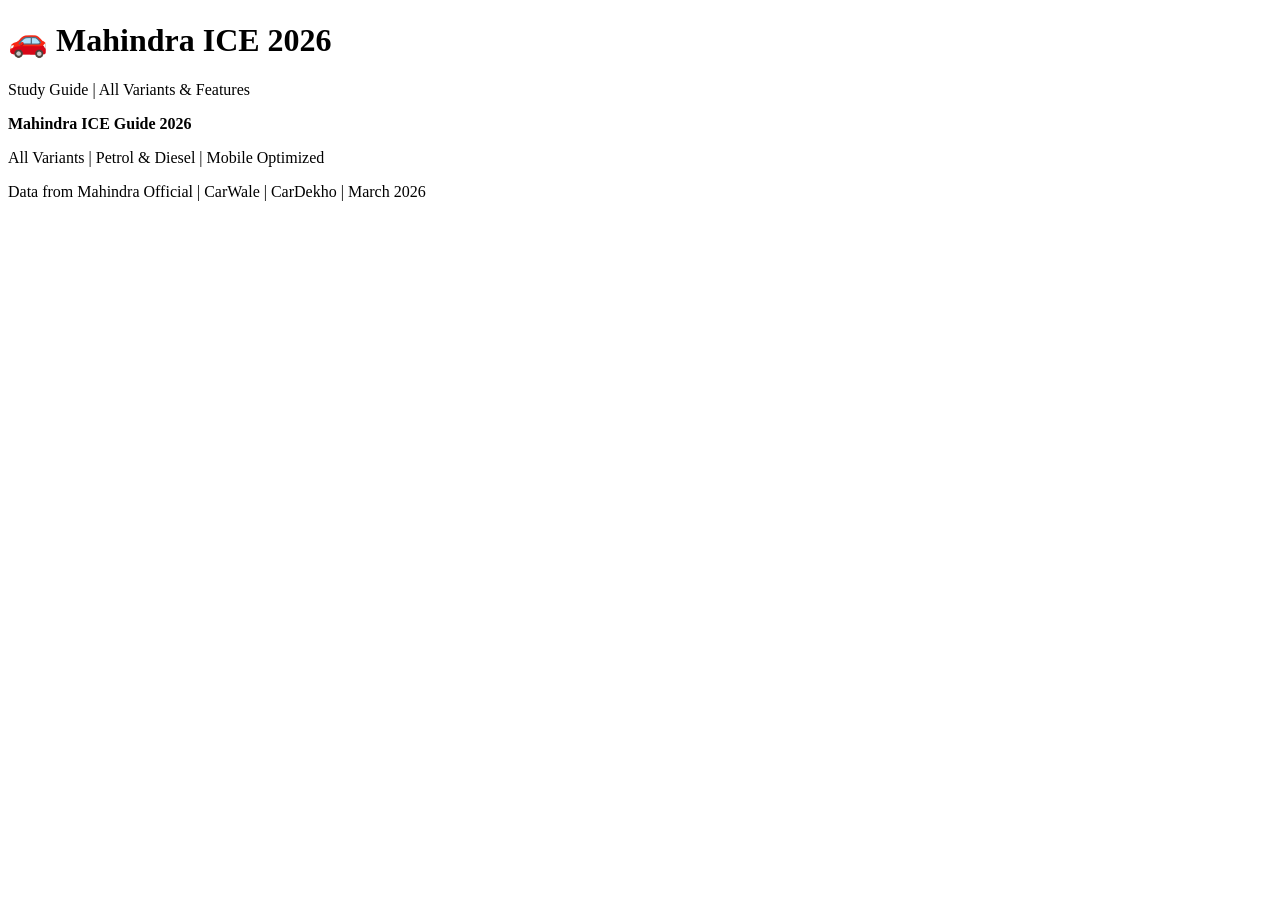
==== index.html @ 775bccf6 "Rename index_Version9.html to index.html" ====
<!DOCTYPE html>
<html lang="en">
<head>
    <meta charset="UTF-8">
    <meta name="viewport" content="width=device-width, initial-scale=1.0">
    <title>Mahindra ICE Guide 2026</title>
    
    <link href="https://fonts.googleapis.com/css2?family=Poppins:wght@600;700;800&family=Roboto:wght@400;500;700&display=swap" rel="stylesheet">
    <link rel="stylesheet" href="https://cdnjs.cloudflare.com/ajax/libs/font-awesome/6.4.0/css/all.min.css">
    <link rel="stylesheet" href="css/style.css">
</head>
<body>
    <!-- ===== HEADER ===== -->
    <header>
        <h1>🚗 Mahindra ICE 2026</h1>
        <p>Study Guide | All Variants & Features</p>
    </header>

    <!-- ===== MODEL TABS ===== -->
    <div class="tab-nav" id="tabNav"></div>

    <!-- ===== MAIN CONTENT ===== -->
    <div class="container" id="mainContainer"></div>

    <!-- ===== FOOTER ===== -->
    <footer>
        <p><strong>Mahindra ICE Guide 2026</strong></p>
        <p>All Variants | Petrol & Diesel | Mobile Optimized</p>
        <p>Data from Mahindra Official | CarWale | CarDekho | March 2026</p>
    </footer>

    <!-- ===== SCRIPTS ===== -->
    <script src="js/car.js"></script>
    <script src="js/app.js"></script>
</body>
</html>
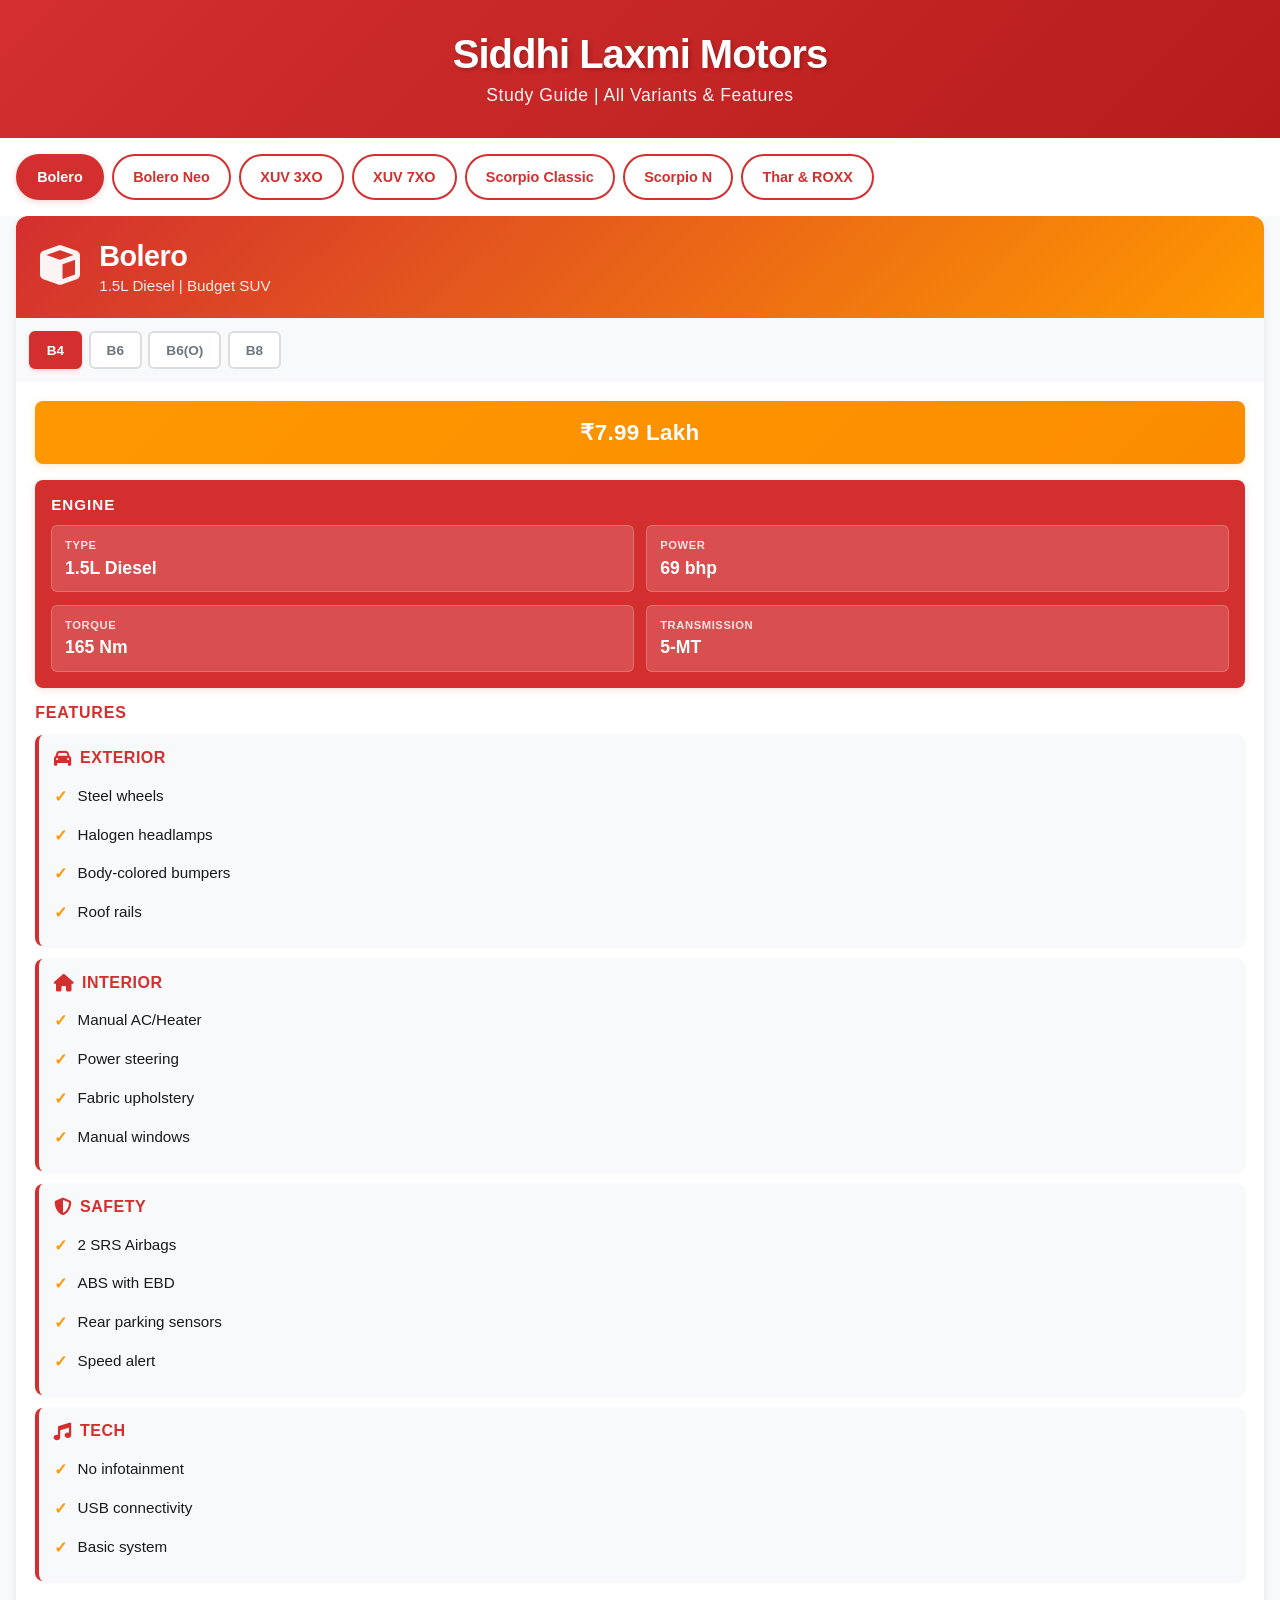
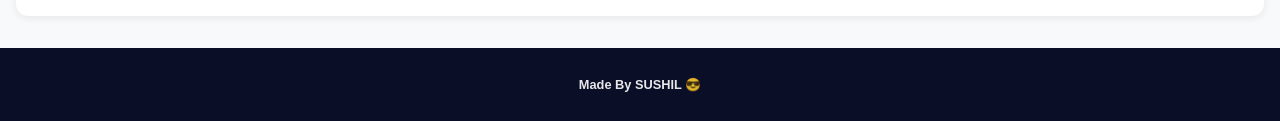
==== commit ae698513: "Update header and footer content in index.html" ====
--- a/index.html
+++ b/index.html
@@ -12,7 +12,7 @@
 <body>
     <!-- ===== HEADER ===== -->
     <header>
-        <h1>🚗 Mahindra ICE 2026</h1>
+        <h1>Siddhi Laxmi Motors</h1>
         <p>Study Guide | All Variants & Features</p>
     </header>
 
@@ -24,9 +24,7 @@
 
     <!-- ===== FOOTER ===== -->
     <footer>
-        <p><strong>Mahindra ICE Guide 2026</strong></p>
-        <p>All Variants | Petrol & Diesel | Mobile Optimized</p>
-        <p>Data from Mahindra Official | CarWale | CarDekho | March 2026</p>
+        <p><strong>Made By SUSHIL 😎</strong></p>
     </footer>
 
     <!-- ===== SCRIPTS ===== -->
--- a/css/style.css
+++ b/css/style.css
@@ -0,0 +1,395 @@
+* {
+    margin: 0;
+    padding: 0;
+    box-sizing: border-box;
+}
+
+:root {
+    --primary: #d32f2f;
+    --secondary: #ff9800;
+    --dark: #0a0e27;
+    --light: #f8f9fa;
+    --card: #ffffff;
+    --text: #1a1a1a;
+    --gray: #6c757d;
+}
+
+body {
+    font-family: 'Roboto', sans-serif;
+    background: var(--light);
+    color: var(--text);
+    overflow-x: hidden;
+}
+
+/* ===== HEADER ===== */
+header {
+    background: linear-gradient(135deg, var(--primary) 0%, #b71c1c 100%);
+    color: white;
+    padding: 2rem 1.2rem;
+    text-align: center;
+    box-shadow: 0 4px 12px rgba(0,0,0,0.15);
+    margin-bottom: 0;
+}
+
+header h1 {
+    font-family: 'Poppins', sans-serif;
+    font-size: 2.5rem;
+    font-weight: 800;
+    margin-bottom: 0.5rem;
+    letter-spacing: -1px;
+    text-shadow: 2px 2px 4px rgba(0,0,0,0.2);
+}
+
+header p {
+    font-size: 1.1rem;
+    opacity: 0.95;
+    font-weight: 500;
+    letter-spacing: 0.5px;
+}
+
+/* ===== TAB NAVIGATION ===== */
+.tab-nav {
+    display: flex;
+    gap: 0.5rem;
+    padding: 1rem;
+    background: white;
+    overflow-x: auto;
+    box-shadow: none;
+    position: sticky;
+    top: 0;
+    z-index: 100;
+    scrollbar-width: none;
+    border-bottom: none;
+}
+
+.tab-nav::-webkit-scrollbar {
+    display: none;
+}
+
+.tab-btn {
+    background: white;
+    border: 2px solid var(--primary);
+    color: var(--primary);
+    padding: 0.8rem 1.2rem;
+    border-radius: 50px;
+    font-weight: 700;
+    font-size: 0.9rem;
+    cursor: pointer;
+    white-space: nowrap;
+    transition: 0.3s;
+    flex-shrink: 0;
+    box-shadow: none;
+}
+
+.tab-btn.active {
+    background: var(--primary);
+    color: white;
+    box-shadow: 0 2px 6px rgba(211, 47, 47, 0.2);
+}
+
+.tab-btn:active {
+    transform: scale(0.95);
+}
+
+/* ===== CONTAINER ===== */
+.container {
+    padding: 0 1rem;
+    max-width: 100%;
+}
+
+/* ===== MODEL CARD ===== */
+.model-card {
+    background: var(--card);
+    border-radius: 12px;
+    margin-bottom: 1.5rem;
+    overflow: hidden;
+    box-shadow: 0 2px 8px rgba(0,0,0,0.08);
+    animation: slideIn 0.4s ease;
+}
+
+@keyframes slideIn {
+    from {
+        opacity: 0;
+        transform: translateY(20px);
+    }
+    to {
+        opacity: 1;
+        transform: translateY(0);
+    }
+}
+
+.model-header {
+    background: linear-gradient(135deg, var(--primary) 0%, var(--secondary) 100%);
+    color: white;
+    padding: 1.5rem;
+    display: flex;
+    align-items: center;
+    gap: 1.2rem;
+}
+
+.model-icon {
+    font-size: 2.5rem;
+    opacity: 0.95;
+}
+
+.model-title h2 {
+    font-family: 'Poppins', sans-serif;
+    font-size: 1.8rem;
+    font-weight: 800;
+    margin-bottom: 0.3rem;
+    letter-spacing: -0.5px;
+}
+
+.model-title p {
+    font-size: 0.95rem;
+    opacity: 0.9;
+    font-weight: 500;
+}
+
+/* ===== VARIANT TABS ===== */
+.variant-tabs {
+    display: flex;
+    gap: 0.4rem;
+    padding: 0.8rem;
+    background: #f8f9fa;
+    border-bottom: none;
+    overflow-x: auto;
+    scrollbar-width: none;
+}
+
+.variant-tabs::-webkit-scrollbar {
+    display: none;
+}
+
+.variant-tab {
+    background: white;
+    border: 2px solid #ddd;
+    color: var(--gray);
+    padding: 0.6rem 1rem;
+    border-radius: 6px;
+    font-weight: 700;
+    font-size: 0.85rem;
+    cursor: pointer;
+    white-space: nowrap;
+    transition: 0.2s;
+    flex-shrink: 0;
+    box-shadow: none;
+}
+
+.variant-tab.active {
+    background: var(--primary);
+    color: white;
+    border-color: var(--primary);
+    box-shadow: 0 2px 4px rgba(211, 47, 47, 0.15);
+}
+
+/* ===== VARIANT CONTENT ===== */
+.variant-content {
+    padding: 1.2rem;
+    display: none;
+}
+
+.variant-content.active {
+    display: block;
+    animation: fadeIn 0.3s ease;
+}
+
+@keyframes fadeIn {
+    from { opacity: 0; }
+    to { opacity: 1; }
+}
+
+/* ===== PRICE BOX ===== */
+.price-box {
+    background: linear-gradient(135deg, var(--secondary) 0%, #fb8c00 100%);
+    color: white;
+    padding: 1.1rem;
+    border-radius: 8px;
+    text-align: center;
+    margin-bottom: 1rem;
+    font-family: 'Poppins', sans-serif;
+    font-weight: 800;
+    font-size: 1.4rem;
+    box-shadow: 0 2px 8px rgba(255, 152, 0, 0.2);
+    letter-spacing: 0.3px;
+}
+
+/* ===== ENGINE BOX ===== */
+.engine-box {
+    background: linear-gradient(135deg, var(--primary) 0%, #d32f2f 100%);
+    color: white;
+    padding: 1rem;
+    border-radius: 8px;
+    margin-bottom: 1rem;
+    box-shadow: 0 2px 8px rgba(211, 47, 47, 0.15);
+}
+
+.engine-box h4 {
+    font-family: 'Poppins', sans-serif;
+    font-size: 0.95rem;
+    font-weight: 800;
+    margin-bottom: 0.8rem;
+    text-transform: uppercase;
+    letter-spacing: 1px;
+}
+
+.engine-specs {
+    display: grid;
+    grid-template-columns: 1fr 1fr;
+    gap: 0.8rem;
+}
+
+.spec-item {
+    background: rgba(255, 255, 255, 0.15);
+    padding: 0.8rem;
+    border-radius: 6px;
+    border: 1px solid rgba(255, 255, 255, 0.2);
+}
+
+.spec-item label {
+    display: block;
+    font-size: 0.7rem;
+    opacity: 0.85;
+    margin-bottom: 0.4rem;
+    text-transform: uppercase;
+    letter-spacing: 0.6px;
+    font-weight: 600;
+}
+
+.spec-item value {
+    display: block;
+    font-size: 1.1rem;
+    font-weight: 800;
+    font-family: 'Poppins', sans-serif;
+}
+
+/* ===== FEATURES SECTION ===== */
+.features-header {
+    font-family: 'Poppins', sans-serif;
+    font-size: 1rem;
+    font-weight: 800;
+    color: var(--primary);
+    margin: 1rem 0 0.8rem 0;
+    text-transform: uppercase;
+    letter-spacing: 0.8px;
+}
+
+.features-section {
+    margin-bottom: 1rem;
+}
+
+.feature-group {
+    background: #f8f9fa;
+    border-left: 4px solid var(--primary);
+    border-radius: 8px;
+    padding: 0.9rem;
+    margin-bottom: 0.8rem;
+    box-shadow: 0 1px 4px rgba(0,0,0,0.05);
+}
+
+.feature-group h5 {
+    font-family: 'Poppins', sans-serif;
+    font-size: 1rem;
+    font-weight: 800;
+    color: var(--primary);
+    margin-bottom: 0.6rem;
+    display: flex;
+    align-items: center;
+    gap: 0.5rem;
+    text-transform: uppercase;
+    letter-spacing: 0.5px;
+}
+
+.feature-group h5 i {
+    font-size: 1.1rem;
+}
+
+.feature-group ul {
+    list-style: none;
+}
+
+.feature-group li {
+    padding: 0.5rem 0;
+    font-size: 0.95rem;
+    color: var(--text);
+    padding-left: 1.5rem;
+    position: relative;
+    font-weight: 500;
+    line-height: 1.5;
+}
+
+.feature-group li::before {
+    content: '✓';
+    position: absolute;
+    left: 0;
+    color: var(--secondary);
+    font-weight: 800;
+    font-size: 1rem;
+}
+
+/* ===== DIVIDER - HIDDEN ===== */
+.divider {
+    display: none !important;
+}
+
+/* ===== FOOTER ===== */
+footer {
+    background: var(--dark);
+    color: white;
+    text-align: center;
+    padding: 1.5rem 1rem;
+    margin-top: 2rem;
+    font-size: 0.8rem;
+}
+
+footer p {
+    margin: 0.3rem 0;
+    opacity: 0.9;
+    font-weight: 500;
+}
+
+/* ===== HIDDEN CLASS ===== */
+.hidden {
+    display: none;
+}
+
+/* ===== RESPONSIVE ===== */
+@media (max-width: 480px) {
+    header h1 {
+        font-size: 2rem;
+    }
+
+    header p {
+        font-size: 1rem;
+    }
+
+    .model-header {
+        padding: 1.2rem;
+    }
+
+    .model-icon {
+        font-size: 2rem;
+    }
+
+    .engine-specs {
+        grid-template-columns: 1fr;
+    }
+
+    .variant-tabs {
+        padding: 0.6rem;
+        gap: 0.3rem;
+    }
+
+    .variant-tab {
+        padding: 0.5rem 0.8rem;
+        font-size: 0.75rem;
+    }
+
+    .feature-group li {
+        font-size: 0.9rem;
+    }
+
+    .price-box {
+        font-size: 1.2rem;
+    }
+}
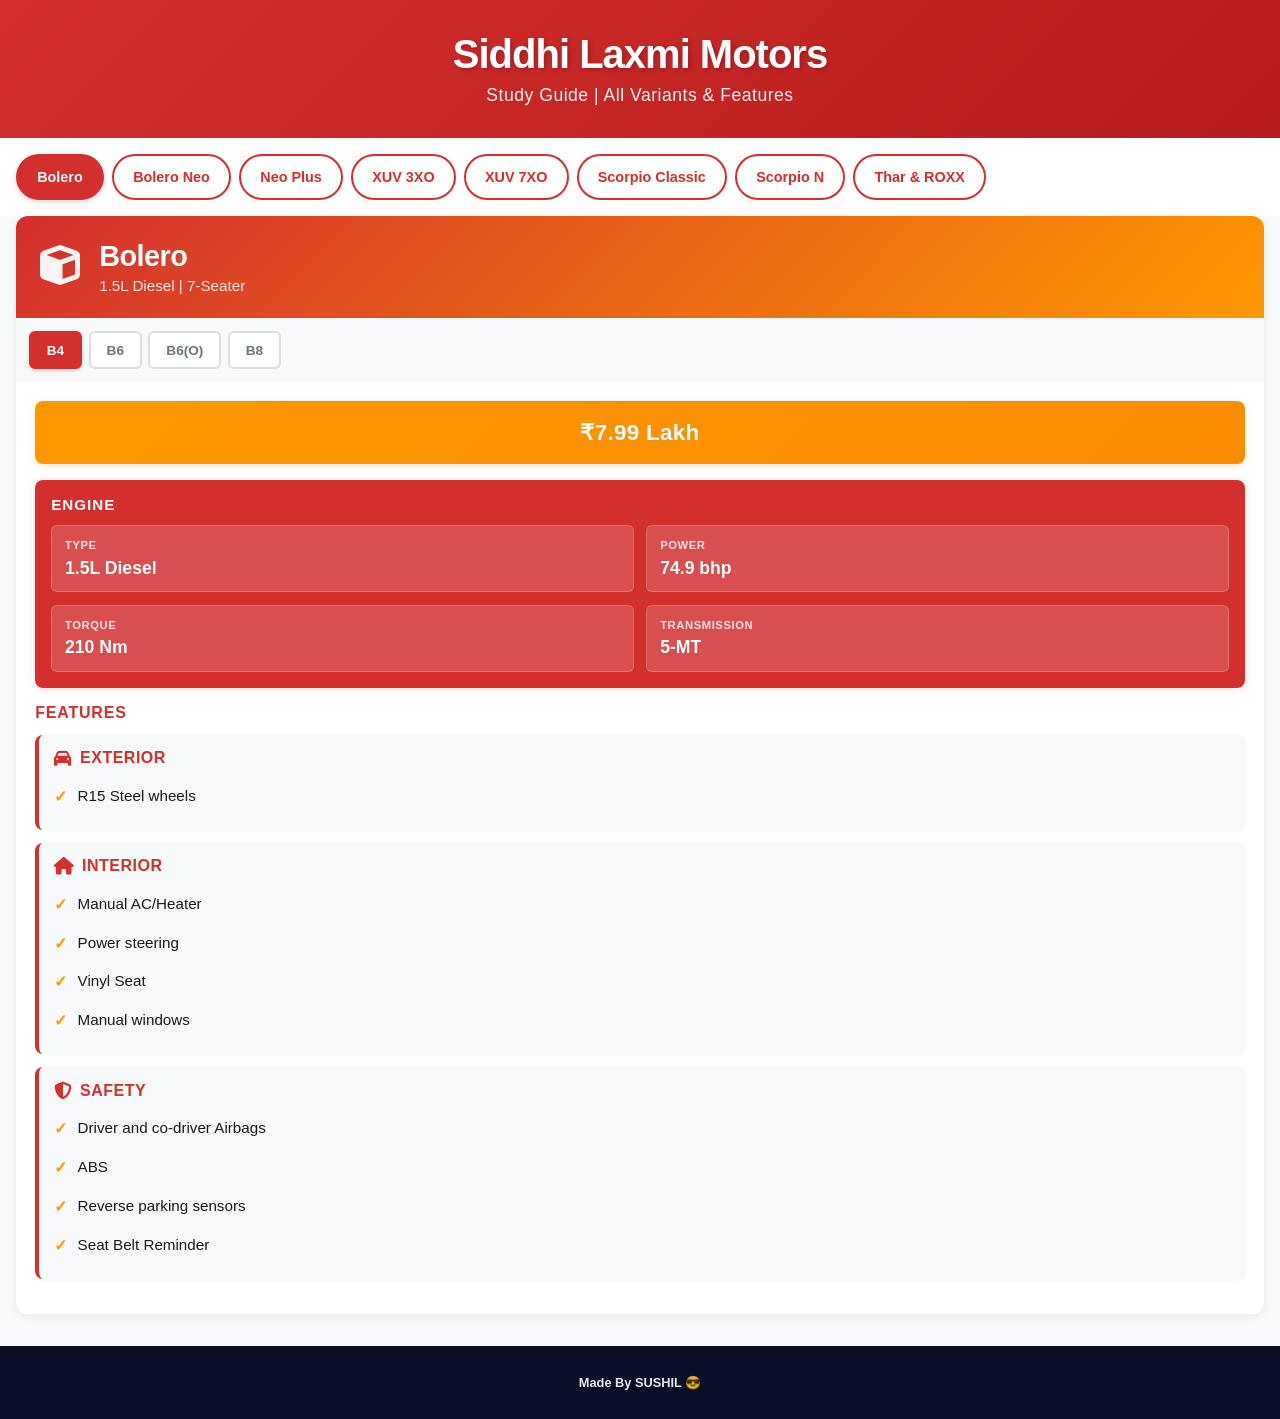
==== commit c9632af0: "Change title from 'Mahindra ICE Guide 2026' to 'Sushil Mahindra'" ====
--- a/index.html
+++ b/index.html
@@ -3,7 +3,7 @@
 <head>
     <meta charset="UTF-8">
     <meta name="viewport" content="width=device-width, initial-scale=1.0">
-    <title>Mahindra ICE Guide 2026</title>
+    <title>Sushil Mahindra</title>
     
     <link href="https://fonts.googleapis.com/css2?family=Poppins:wght@600;700;800&family=Roboto:wght@400;500;700&display=swap" rel="stylesheet">
     <link rel="stylesheet" href="https://cdnjs.cloudflare.com/ajax/libs/font-awesome/6.4.0/css/all.min.css">
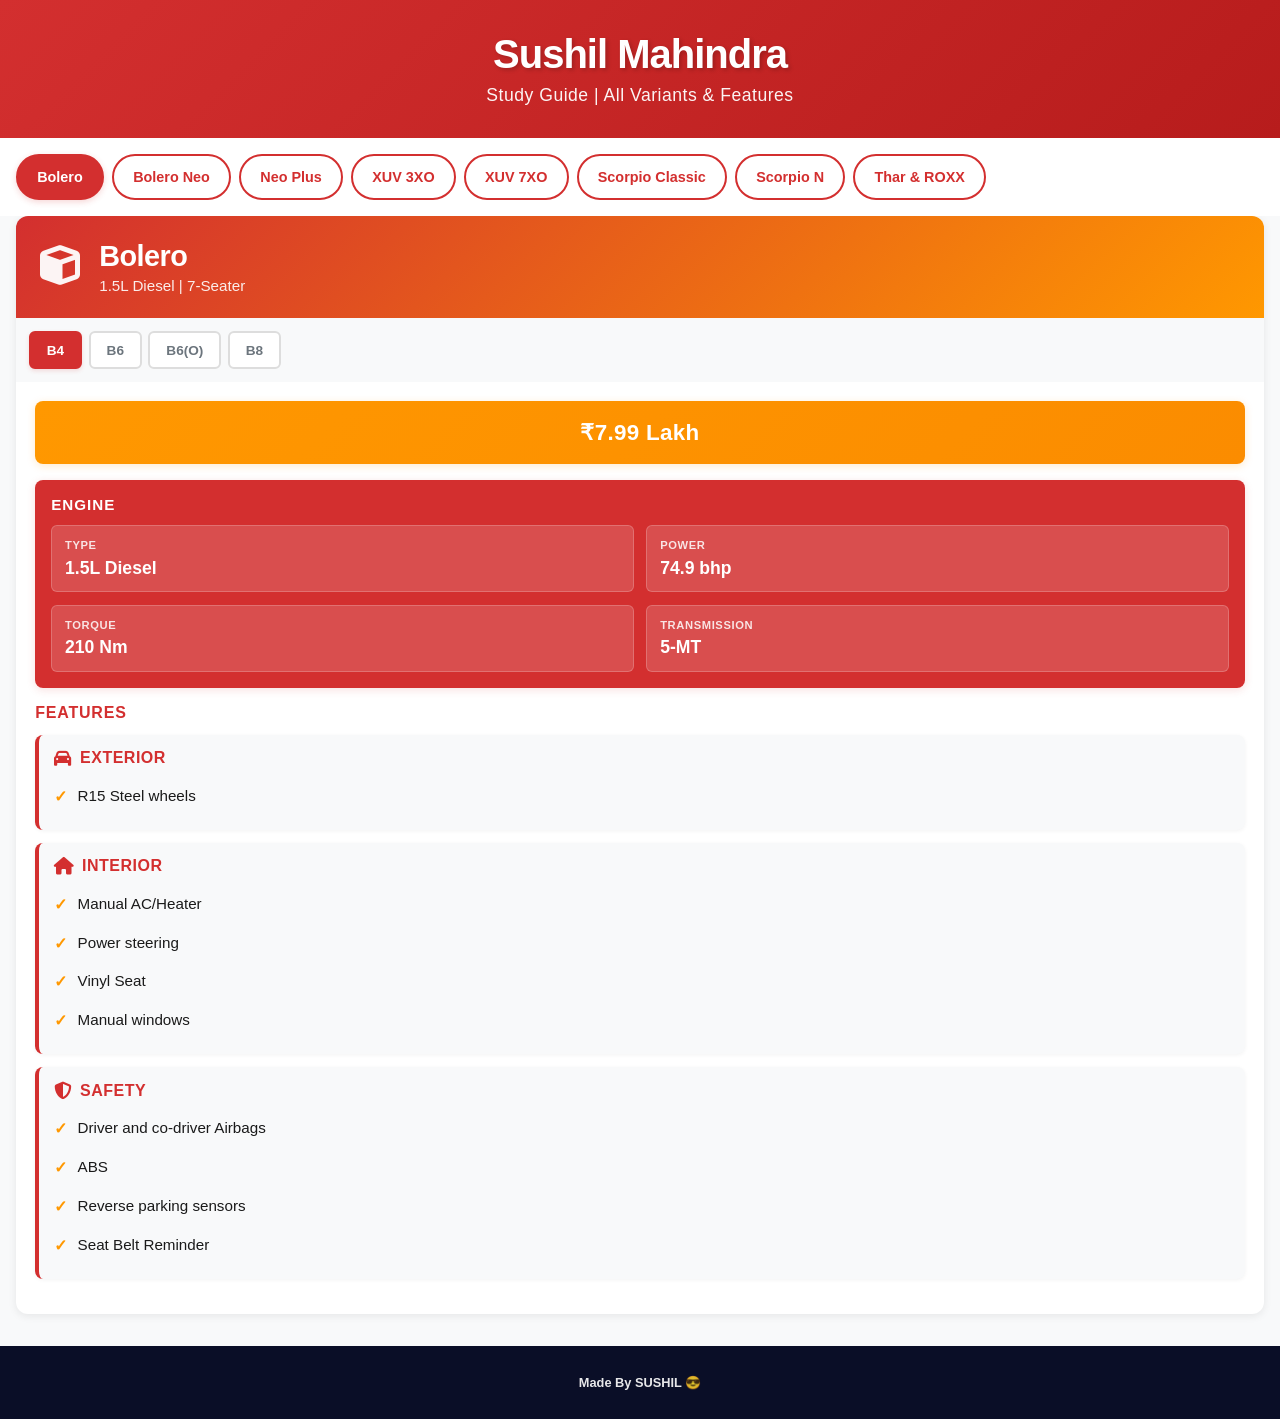
==== commit 845e8474: "Change header title from 'Siddhi Laxmi Motors' to 'Sushil Mahindra'" ====
--- a/index.html
+++ b/index.html
@@ -12,7 +12,7 @@
 <body>
     <!-- ===== HEADER ===== -->
     <header>
-        <h1>Siddhi Laxmi Motors</h1>
+        <h1>Sushil Mahindra</h1>
         <p>Study Guide | All Variants & Features</p>
     </header>
 
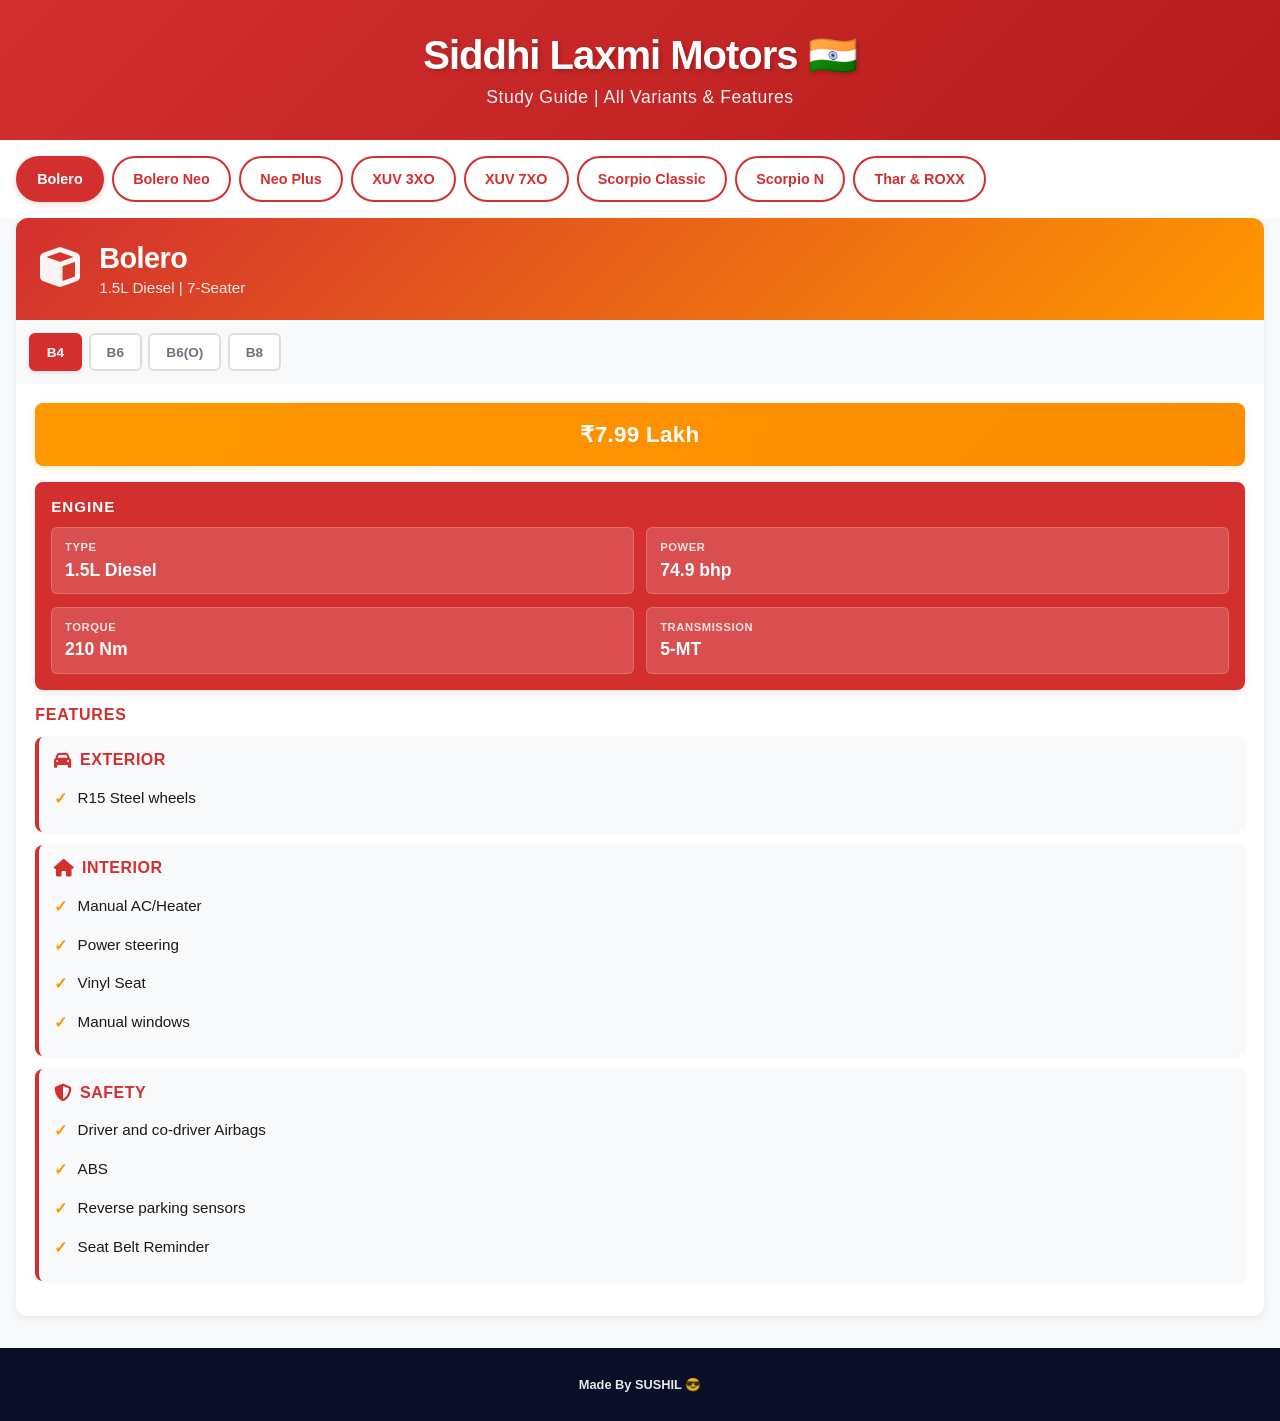
==== commit a789b38e: "Update header title to 'Siddhi Laxmi Motors'" ====
--- a/index.html
+++ b/index.html
@@ -12,7 +12,7 @@
 <body>
     <!-- ===== HEADER ===== -->
     <header>
-        <h1>Sushil Mahindra</h1>
+        <h1>Siddhi Laxmi Motors 🇮🇳</h1>
         <p>Study Guide | All Variants & Features</p>
     </header>
 
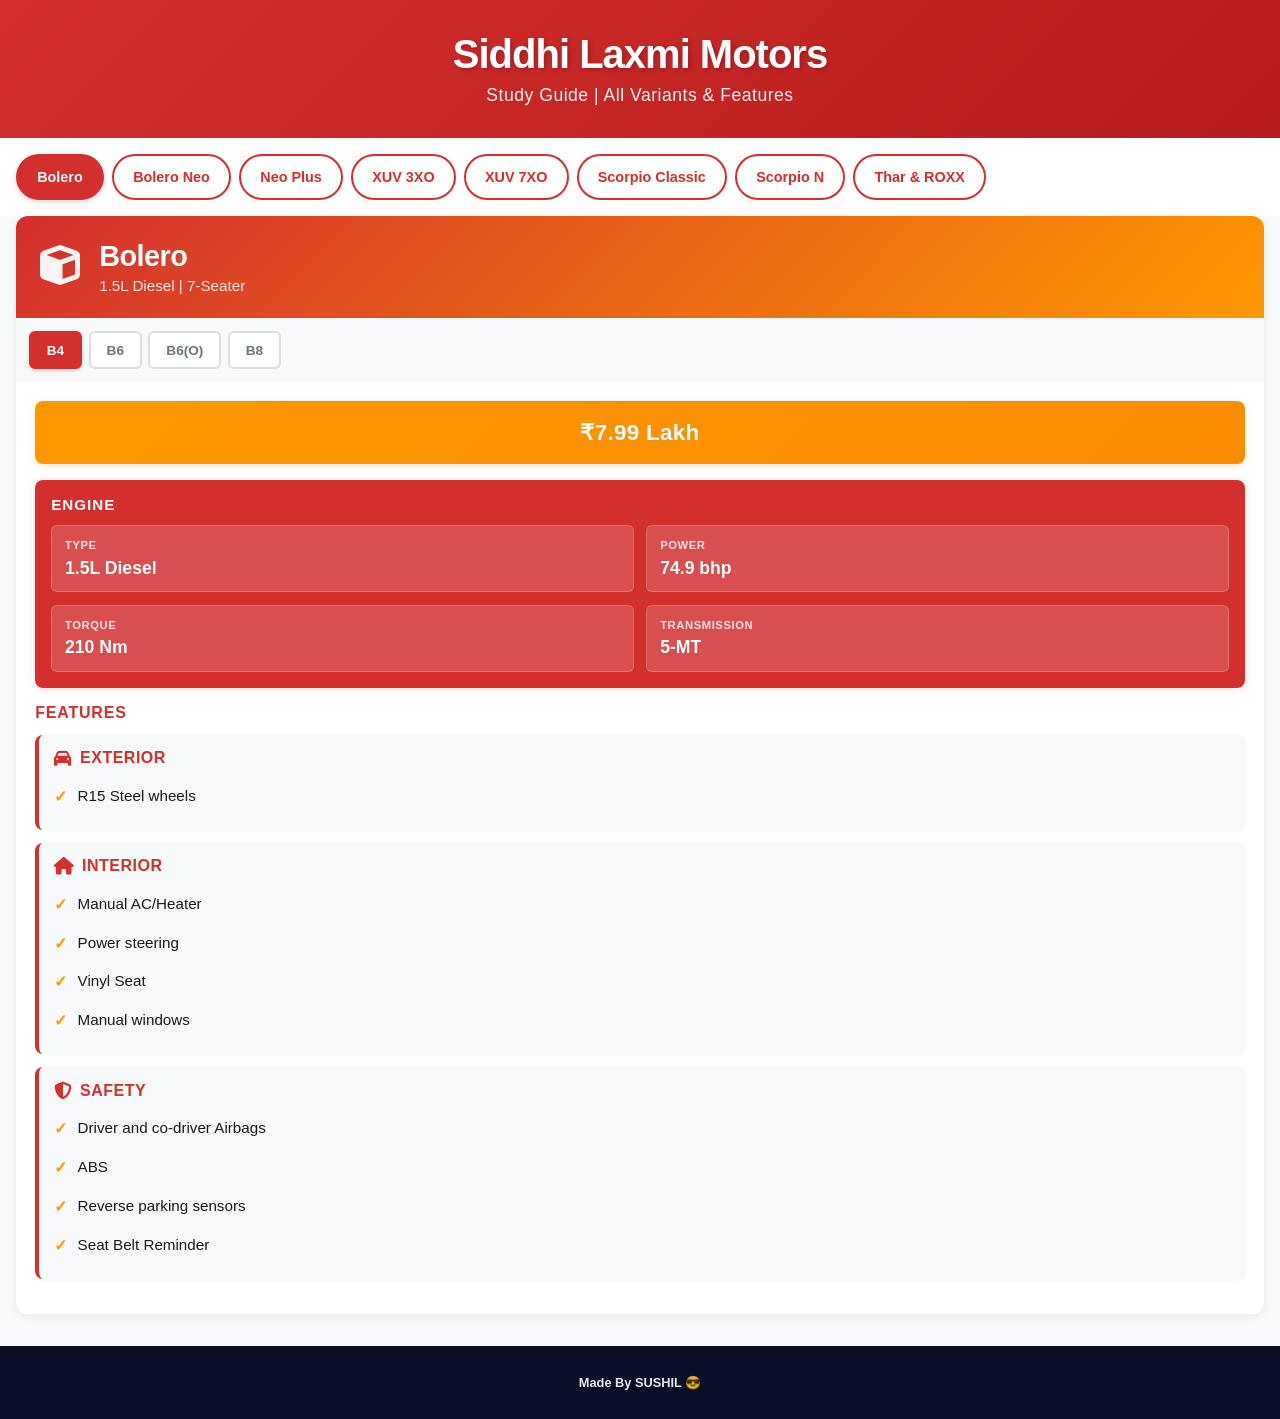
==== commit 493aa5ca: "Remove emoji from header title" ====
--- a/index.html
+++ b/index.html
@@ -12,7 +12,7 @@
 <body>
     <!-- ===== HEADER ===== -->
     <header>
-        <h1>Siddhi Laxmi Motors 🇮🇳</h1>
+        <h1>Siddhi Laxmi Motors</h1>
         <p>Study Guide | All Variants & Features</p>
     </header>
 
